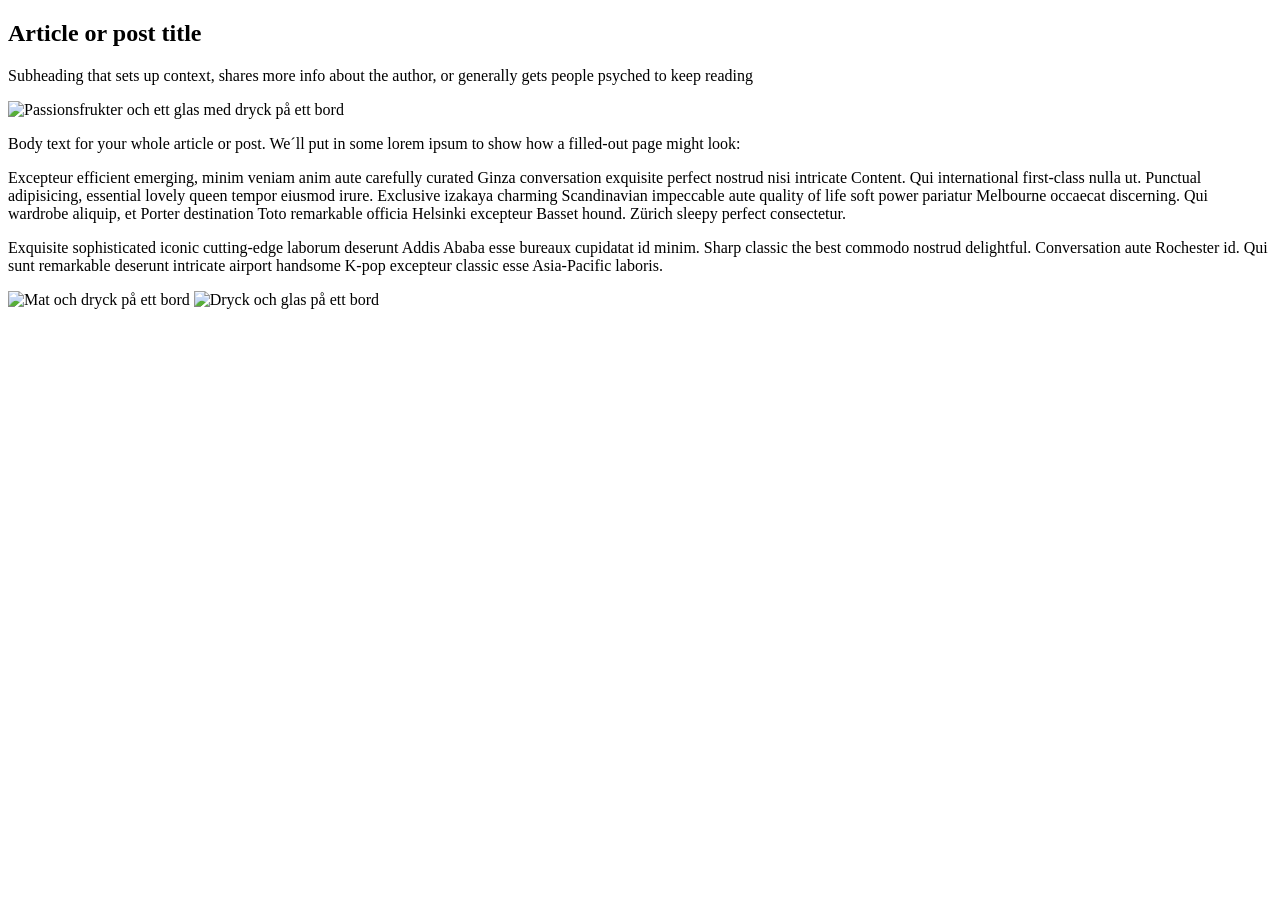
==== article.html @ 3d943a53 "skapat första sektionen" ====
<!DOCTYPE html>
<html lang="sv">
<head>
    <meta charset="UTF-8">
    <meta name="viewport" content="width=device-width, initial-scale=1.0">
    <title>Article | Siliconbc </title>
    <link rel="stylesheet" href="style.css">
</head>
<body>
    <main class="article-page">
        <section class="article-intro">
            <h1>Article or post title</h1>
            <p>
                Subheading that sets up context, shares more info about the author, or generally gets people psyched to keep reading
            </p>
        </section>

        <img 
        class="article-hero-image"
        src="images/Image.png"
        alt="Passionsfrukter och ett glas med dryck på ett bord"> 



        <section class="article-content">
            <p>
                Body text for your whole article or post. We´ll put in some lorem ipsum to show how a filled-out page might look:
            </p>
            <p> 
                Excepteur efficient emerging, minim veniam anim aute carefully curated Ginza conversation exquisite perfect nostrud nisi intricate Content. Qui international first-class nulla ut. Punctual adipisicing, essential lovely queen tempor eiusmod irure.
                Exclusive izakaya charming Scandinavian impeccable aute quality of life soft power pariatur Melbourne occaecat discerning. Qui wardrobe aliquip, et Porter destination Toto remarkable officia Helsinki excepteur Basset hound. Zürich sleepy perfect consectetur.
            </p>
                <p>
                    Exquisite sophisticated iconic cutting-edge laborum deserunt Addis Ababa esse bureaux cupidatat id minim. Sharp classic the best commodo nostrud delightful. Conversation aute Rochester id. Qui sunt remarkable deserunt intricate airport handsome K-pop excepteur classic esse Asia-Pacific laboris.
            </p>
            <div class="article-images">
                <img src="images/article-image-1.png" alt="Mat och dryck på ett bord">
                <img src="images/article-image-2.png" alt="Dryck och glas på ett bord">
            </div>
        </section>
    </main>
</body>
</html>
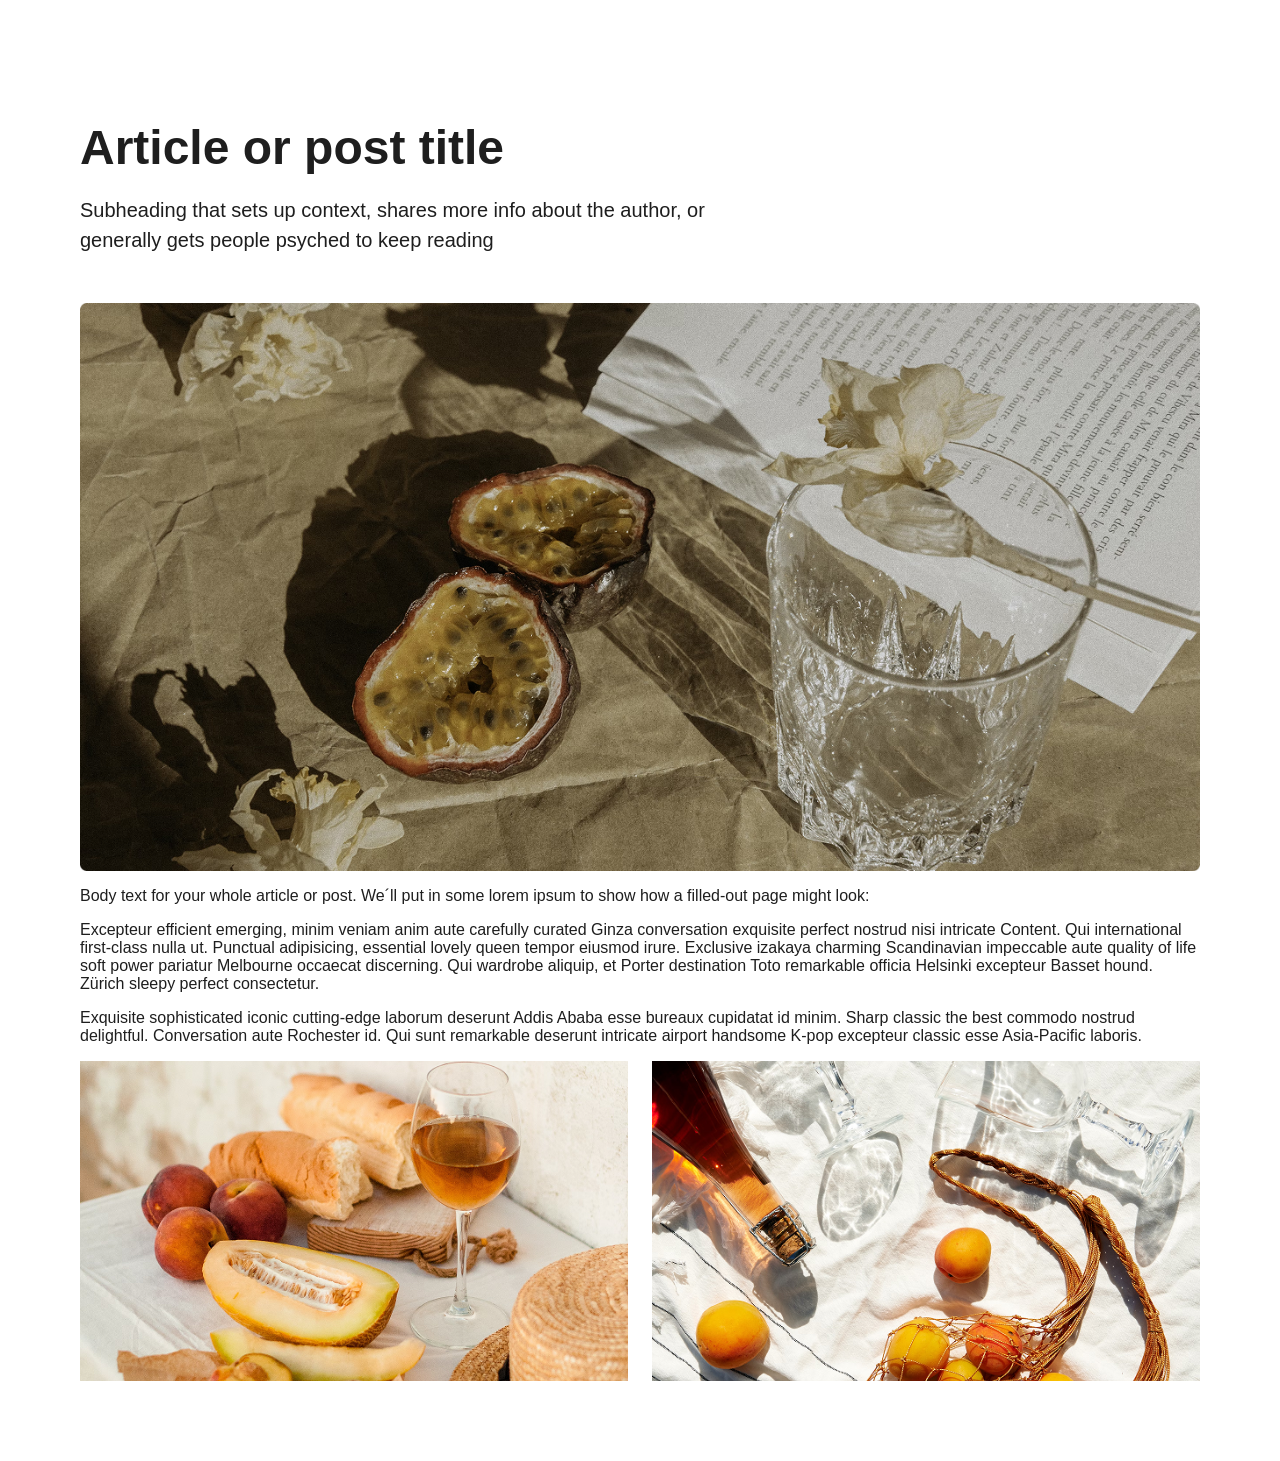
==== commit 6808d88d: "Fix article layout and styling" ====
--- a/article.html
+++ b/article.html
@@ -4,7 +4,7 @@
     <meta charset="UTF-8">
     <meta name="viewport" content="width=device-width, initial-scale=1.0">
     <title>Article | Siliconbc </title>
-    <link rel="stylesheet" href="style.css">
+    <link rel="stylesheet" href="article.css">
 </head>
 <body>
     <main class="article-page">
--- a/article.css
+++ b/article.css
@@ -0,0 +1,41 @@
+
+
+body {
+    margin: 0;
+    font-family: 'Arial', sans-serif;
+    color: #1e1e1e;
+}
+/* ===== ARTICLE PAGE ===== */
+.article-page {
+  max-width: 1280px;
+  margin: 0 auto;
+  padding: 80px;
+}
+.article-intro {
+  max-width: 650px;
+  margin-bottom: 48px;
+}
+.article-intro h1 {
+  font-size: 48px;
+  margin-bottom: 16px;
+}
+.article-intro p {
+  font-size: 20px;
+  line-height: 1.5;
+}
+.article-hero-image {
+    width: 100%;
+    height: auto;
+    display:block;
+}
+
+.article-images {
+  display: flex;
+  gap: 24px;
+  width: 100%;
+}
+.article-images img {
+  width: calc(50% - 12px);
+  height: 320px;
+  object-fit: cover;
+}
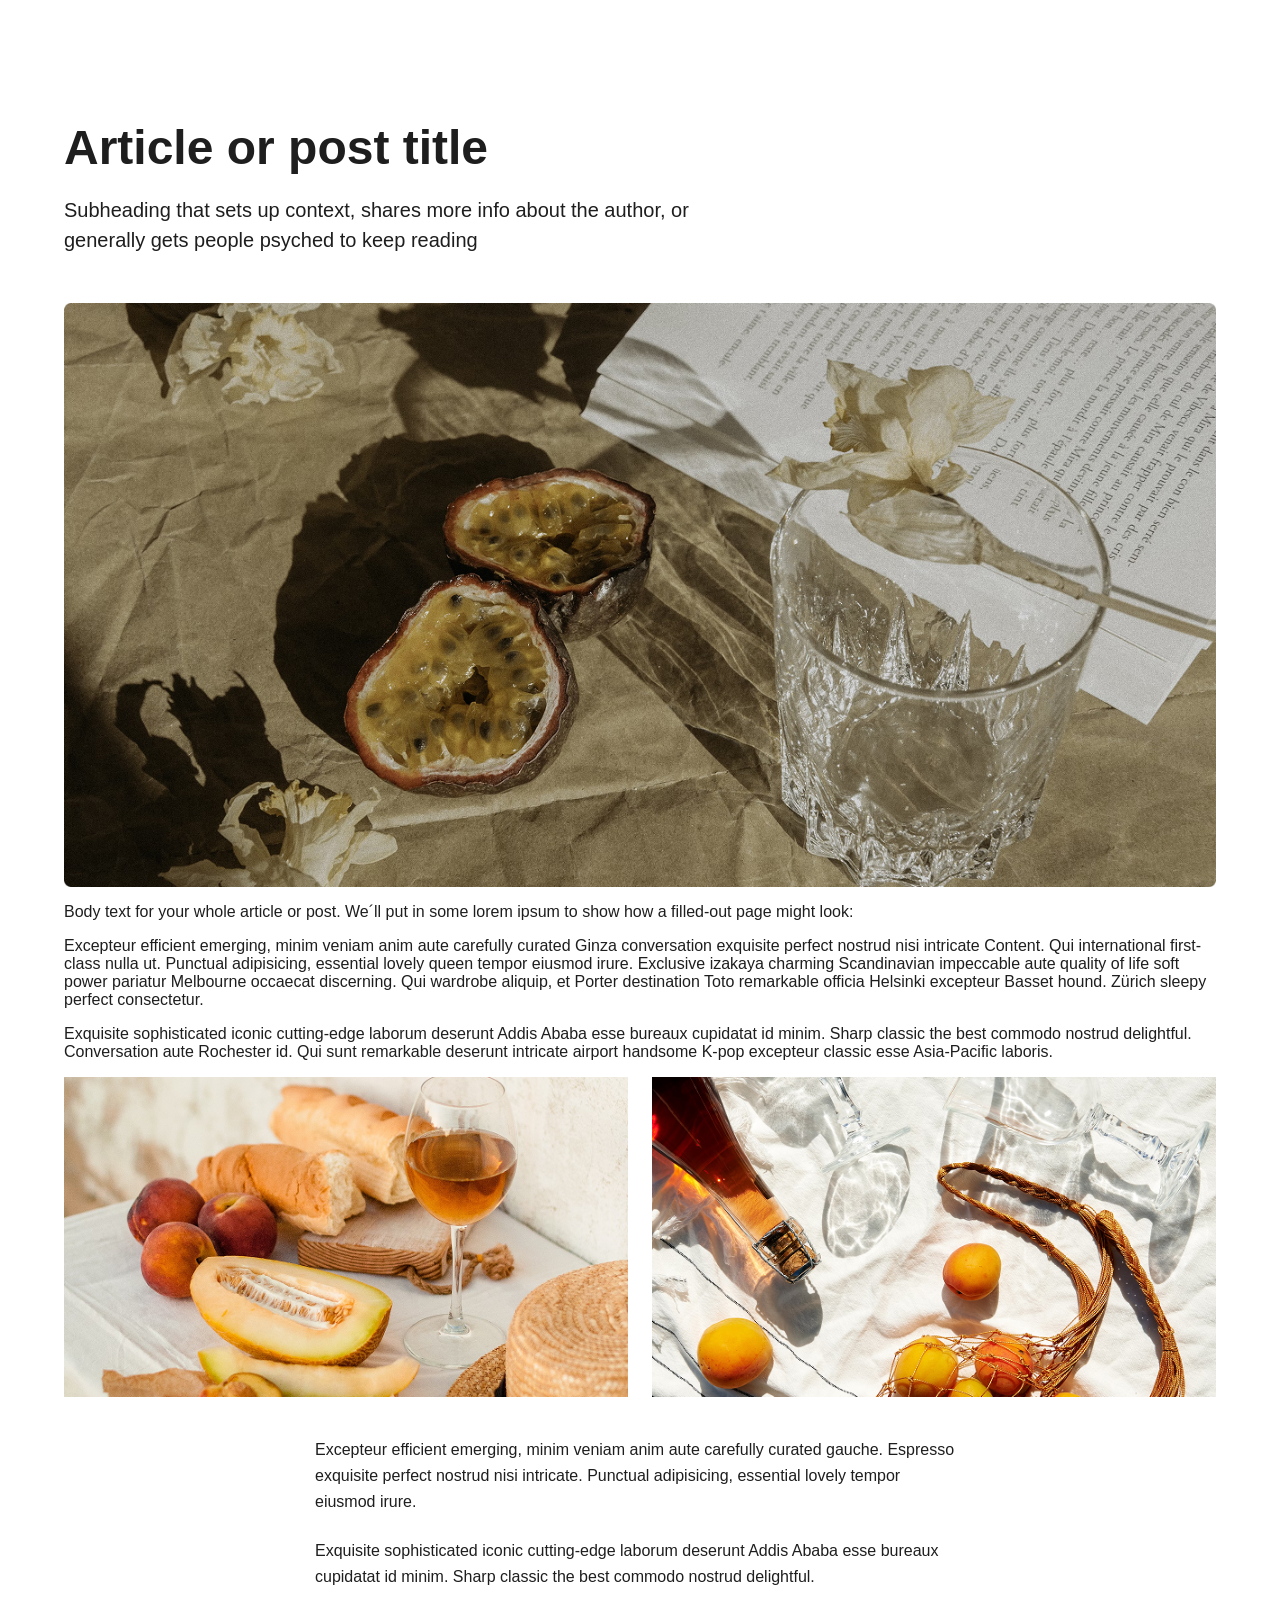
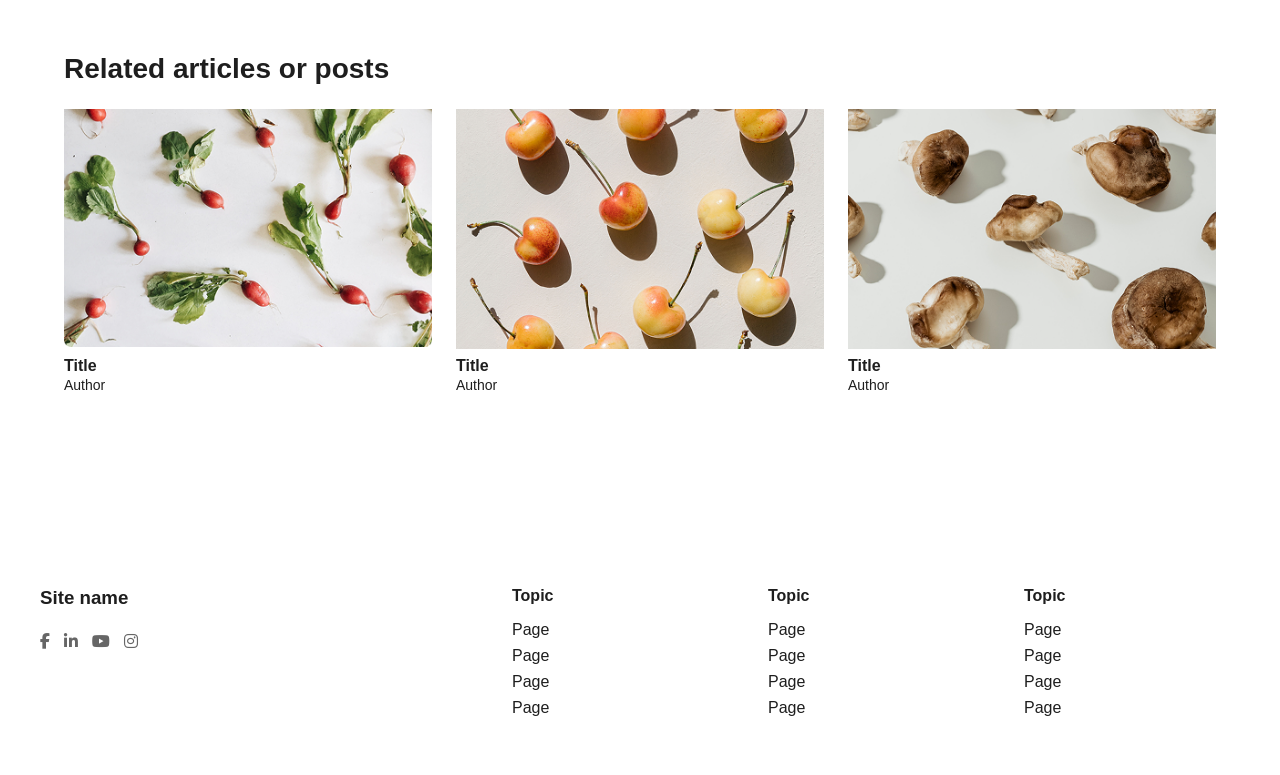
==== commit cb44e118: "Complete article page design" ====
--- a/article.html
+++ b/article.html
@@ -5,6 +5,7 @@
     <meta name="viewport" content="width=device-width, initial-scale=1.0">
     <title>Article | Siliconbc </title>
     <link rel="stylesheet" href="article.css">
+    <link rel="stylesheet" href="https://cdnjs.cloudflare.com/ajax/libs/font-awesome/6.5.2/css/all.min.css">
 </head>
 <body>
     <main class="article-page">
@@ -37,7 +38,76 @@
                 <img src="images/article-image-1.png" alt="Mat och dryck på ett bord">
                 <img src="images/article-image-2.png" alt="Dryck och glas på ett bord">
             </div>
+            <div class="article-extra-text">
+    <p>
+        Excepteur efficient emerging, minim veniam anim aute carefully curated gauche.
+        Espresso exquisite perfect nostrud nisi intricate. Punctual adipisicing,
+        essential lovely tempor eiusmod irure.
+    </p>
+
+    <p>
+        Exquisite sophisticated iconic cutting-edge laborum deserunt Addis Ababa
+        esse bureaux cupidatat id minim. Sharp classic the best commodo nostrud
+        delightful.
+    </p>
+</div>
+<section class="related-articles">
+    <h2>Related articles or posts</h2>
+    <div class="related-grid">
+
+        <article class="related-card">
+            <img src="images/related-image-1.png" alt="Related article">
+            <h3>Title</h3>
+            <p>Author</p>
+        </article>
+
+        <article class="related-card">
+            <img src="images/related-image-2.png" alt="Related article">
+            <h3>Title</h3>
+            <p>Author</p>
+        </article>
+
+        <article class="related-card">
+            <img src="images/related-image-3.png" alt="Related article">
+            <h3>Title</h3>
+            <p>Author</p>
+        </article>
+    </div>
+</section>
         </section>
     </main>
+    <footer class="site-footer">
+        <div class="footer-content">
+        <div class="footer-brand">
+            <h3>Site name</h3>
+            <div class="social-links">
+               <a href="#"><i class="fa-brands fa-facebook-f"></i></a>
+               <a href="#"><i class="fa-brands fa-linkedin-in"></i></a>
+               <a href="#"><i class="fa-brands fa-youtube"></i></a>
+               <a href="#"><i class="fa-brands fa-instagram"></i></a>
+            </div>
+        </div>
+        <div class="footer-column">
+            <h4>Topic</h4>
+            <p>Page</p>
+            <p>Page</p>
+            <p>Page</p>
+            <p>Page</p>
+        </div>
+        <div class="footer-column">
+            <h4>Topic</h4>
+            <p>Page</p>
+            <p>Page</p>
+            <p>Page</p>
+            <p>Page</p>
+        </div>
+        <div class="footer-column">
+            <h4>Topic</h4>
+            <p>Page</p>
+            <p>Page</p>
+            <p>Page</p>
+            <p>Page</p>
+        </div>
+    </footer>
 </body>
 </html>
--- a/article.css
+++ b/article.css
@@ -9,7 +9,7 @@
 .article-page {
   max-width: 1280px;
   margin: 0 auto;
-  padding: 80px;
+  padding: 80px 64px;
 }
 .article-intro {
   max-width: 650px;
@@ -38,4 +38,115 @@
   width: calc(50% - 12px);
   height: 320px;
   object-fit: cover;
+}
+
+.article-extra-text {
+  max-width: 650px;
+  margin: 40px auto 0;
+}
+
+.article-extra-text p {
+  margin-bottom: 24px;
+  line-height: 1.6;
+}
+
+/* ===== RELATED ARTICLES ===== */
+
+.related-articles {
+    margin-top: 64px;
+}
+
+.related-articles h2 {
+    font-size: 28px;
+    margin-bottom: 24px;
+}
+
+.related-grid {
+    display: flex;
+    gap: 24px;
+}
+
+.related-card {
+    flex: 1;
+}
+
+.related-card img {
+    width: 100%;
+    height: 240px;
+    object-fit: cover;
+    display: block;
+}
+
+.related-card h3 {
+    margin: 8px 0 2px;
+    font-size: 16px;
+}
+
+.related-card p {
+    margin: 0;
+    font-size: 14px;
+    color:666;
+}
+.site-footer {
+    margin-top: 64px;
+    padding: 50px 0;
+}
+
+.footer-content {
+    max-width: 1200px;
+    margin: 0 auto;
+    display: flex;
+    justify-content: space-between;
+    gap: 40px;
+    padding: 0 24px;
+}
+
+.footer-brand {
+    flex: 2;
+}
+
+.footer-column {
+    flex: 1;
+}
+.footer-brand h3,
+.footer-column h4 {
+    margin-top: 0;
+    margin-bottom: 16px;
+}
+
+.footer-column p {
+    margin: 8px 0;
+}
+
+.social-links {
+    display: flex;
+    gap: 14px;
+    margin-top: 24px;
+}
+.social-links a {
+    color: #666; 
+}
+.social-links span {
+    font-size: 18px;
+}
+@media (max-width: 768px) {
+    .footer-content {
+        flex-direction: column;
+        gap: 32px;
+        padding 0 24px;
+    }
+    .site-footer {
+        margin-top: 50px;
+        padding: 40px 0;
+    }
+    .article-page {
+        padding: 40px 24px;
+    }
+    .article-images {
+        flex-direction: column;
+    }
+    .article-images img {
+        width: 100%;
+        height: auto;
+    }
 }
